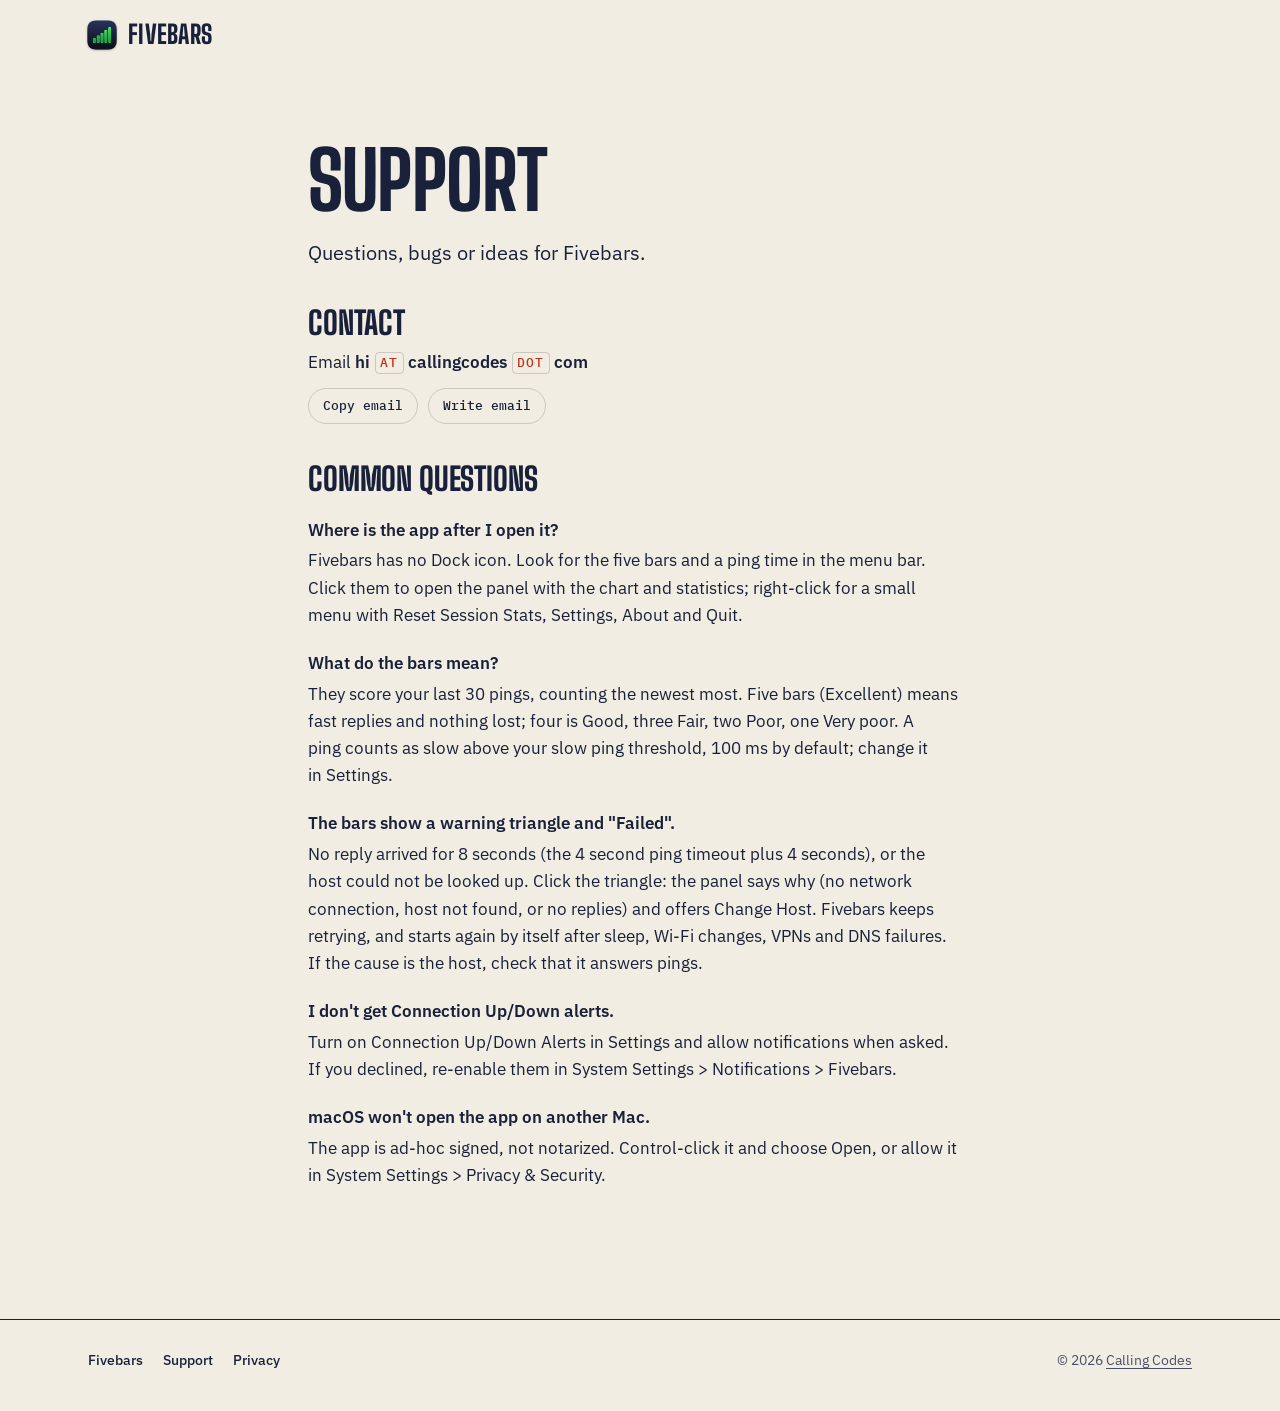
==== site/support.html @ 8a267582 "Fivebars 0.9.0" ====
<!doctype html>
<html lang="en">
<head>
<meta charset="utf-8">
<meta name="viewport" content="width=device-width, initial-scale=1">
<title>Fivebars support: Mac menu bar ping monitor help</title>
<meta name="description" content="Help and contact for Fivebars, the macOS menu bar ping and network monitor: what the bars mean, alerts, and opening the app on another Mac.">
<meta property="og:type" content="website">
<meta property="og:site_name" content="Calling Codes">
<meta property="og:title" content="Fivebars support: Mac menu bar ping monitor help">
<meta property="og:description" content="Help and contact for Fivebars, the macOS menu bar ping and network monitor: what the bars mean, alerts, and opening the app on another Mac.">
<meta property="og:url" content="https://callingcodes.com/fivebars/support">
<meta property="og:image" content="https://callingcodes.com/fivebars/assets/og.png">
<meta property="og:image:width" content="1200">
<meta property="og:image:height" content="630">
<meta name="twitter:card" content="summary_large_image">
<meta name="color-scheme" content="light dark">
<link rel="canonical" href="https://callingcodes.com/fivebars/support">
<link rel="icon" href="assets/icon-64.png" sizes="64x64" type="image/png">
<link rel="icon" href="assets/icon-128.png" sizes="128x128" type="image/png">
<link rel="apple-touch-icon" href="assets/apple-touch-icon.png">
<link rel="preconnect" href="https://fonts.googleapis.com">
<link rel="preconnect" href="https://fonts.gstatic.com" crossorigin>
<link href="https://fonts.googleapis.com/css2?family=Big+Shoulders+Display:wght@700;800&family=IBM+Plex+Mono:wght@400;500&family=IBM+Plex+Sans:wght@400;500;600&display=swap" rel="stylesheet">
<link rel="stylesheet" href="assets/site.css">
<script>try{var t=localStorage.getItem("fivebars-theme");if(t==="light"||t==="dark")document.documentElement.setAttribute("data-theme",t)}catch(e){}</script>
</head>
<body>
<header class="top wrap">
  <a class="wordmark" href="./" aria-label="Fivebars, home">
    <img class="mark" src="assets/icon-64.png" srcset="assets/icon-64.png 1x, assets/icon-128.png 2x" width="36" height="36" alt="">
    <span>Fivebars</span>
  </a>
</header>
<main class="doc wrap">
<h1>Support</h1>
<p class="doc-lede">Questions, bugs or ideas for Fivebars.</p>
<h2>Contact</h2>
<p class="email" data-email data-user="hi" data-domain="callingcodes" data-tld="com">Email <span class="email-text">hi <span class="email-sep">at</span> callingcodes <span class="email-sep">dot</span> com</span></p>
<h2>Common questions</h2>
<h3>Where is the app after I open it?</h3>
<p>Fivebars has no Dock icon. Look for the five bars and a ping time in the menu bar. Click them to open the panel with the chart and statistics; right-click for a small menu with Reset Session Stats, Settings, About and Quit.</p>
<h3>What do the bars mean?</h3>
<p>They score your last 30 pings, counting the newest most. Five bars (Excellent) means fast replies and nothing lost; four is Good, three Fair, two Poor, one Very poor. A ping counts as slow above your slow ping threshold, 100&nbsp;ms by default; change it in Settings.</p>
<h3>The bars show a warning triangle and "Failed".</h3>
<p>No reply arrived for 8 seconds (the 4 second ping timeout plus 4 seconds), or the host could not be looked up. Click the triangle: the panel says why (no network connection, host not found, or no replies) and offers Change Host. Fivebars keeps retrying, and starts again by itself after sleep, Wi-Fi changes, VPNs and DNS failures. If the cause is the host, check that it answers pings.</p>
<h3>I don't get Connection Up/Down alerts.</h3>
<p>Turn on Connection Up/Down Alerts in Settings and allow notifications when asked. If you declined, re-enable them in System Settings &gt; Notifications &gt; Fivebars.</p>
<h3>macOS won't open the app on another Mac.</h3>
<p>The app is ad-hoc signed, not notarized. Control-click it and choose Open, or allow it in System Settings &gt; Privacy &amp; Security.</p>
</main>
<footer class="foot">
  <div class="wrap foot-row">
    <nav class="foot-links" aria-label="Footer"><a href="./">Fivebars</a><a href="support">Support</a><a href="privacy">Privacy</a></nav>
    <p>&copy; 2026 <a href="/">Calling Codes</a></p>
  </div>
</footer>
<script src="assets/email.js" defer></script>
</body>
</html>
---- site/assets/site.css ----
/* Two inks on card stock for the page; one piece of studio hardware in the middle of it. */

:root {
  --paper: #f2ede2;
  --paper-2: #e8e1d2;
  --ink: #18203a;
  --ink-2: #4a5169;
  --rule: rgba(24, 32, 58, 0.18);
  --signal: #c2331c;
  --signal-ink: #fff8f2;
  --bar-off: rgba(24, 32, 58, 0.14);
  --code-bg: #18203a;
  --code-fg: #ece6d8;
  --code-dim: #9ea6c2;
  --shadow: 0 1px 2px rgba(24, 32, 58, 0.12), 0 24px 48px -16px rgba(24, 32, 58, 0.35);
  --display: "Big Shoulders Display", "Arial Narrow", sans-serif;
  --sans: "IBM Plex Sans", system-ui, sans-serif;
  --mono: "IBM Plex Mono", ui-monospace, monospace;
  --gutter: clamp(16px, 4vw, 48px);
  color-scheme: light;
}

@media (prefers-color-scheme: dark) {
  :root:not([data-theme="light"]) {
    --paper: #10131c;
    --paper-2: #181c28;
    --ink: #ece6d8;
    --ink-2: #a9adbd;
    --rule: rgba(236, 230, 216, 0.16);
    --signal: #ff6b4f;
    --signal-ink: #1a0d08;
    --bar-off: rgba(236, 230, 216, 0.14);
    --code-bg: #080a10;
    --code-fg: #ece6d8;
    --code-dim: #8a90a6;
    --shadow: 0 0 0 1px rgba(236, 230, 216, 0.1), 0 1px 2px rgba(0, 0, 0, 0.4), 0 24px 48px -16px rgba(0, 0, 0, 0.7);
    color-scheme: dark;
  }
}

:root[data-theme="dark"] {
  --paper: #10131c;
  --paper-2: #181c28;
  --ink: #ece6d8;
  --ink-2: #a9adbd;
  --rule: rgba(236, 230, 216, 0.16);
  --signal: #ff6b4f;
  --signal-ink: #1a0d08;
  --bar-off: rgba(236, 230, 216, 0.14);
  --code-bg: #080a10;
  --code-fg: #ece6d8;
  --code-dim: #8a90a6;
  --shadow: 0 0 0 1px rgba(236, 230, 216, 0.1), 0 1px 2px rgba(0, 0, 0, 0.4), 0 24px 48px -16px rgba(0, 0, 0, 0.7);
  color-scheme: dark;
}

*, *::before, *::after { box-sizing: border-box; }

html { scroll-behavior: smooth; -webkit-text-size-adjust: 100%; }
@media (prefers-reduced-motion: reduce) { html { scroll-behavior: auto; } }

body {
  margin: 0;
  background: var(--paper);
  color: var(--ink);
  font: 400 1.0625rem/1.6 var(--sans);
  -webkit-font-smoothing: antialiased;
}

::selection { background: var(--signal); color: var(--signal-ink); }
:focus-visible { outline: 2px solid var(--signal); outline-offset: 3px; border-radius: 4px; }

img { display: block; max-width: 100%; height: auto; }
a { color: inherit; text-underline-offset: 0.2em; text-decoration-thickness: 1px; }
a:hover { color: var(--signal); }
code { font-family: var(--mono); font-size: 0.9em; }
p { margin: 0 0 1em; }
h1, h2, h3 { margin: 0; text-wrap: balance; }
p, li, figcaption { text-wrap: pretty; }

.wrap { width: 100%; max-width: 1200px; margin: 0 auto; padding: 0 var(--gutter); }

.skip { position: absolute; left: -9999px; top: 0; }
.skip:focus { left: 16px; top: 16px; z-index: 10; background: var(--ink); color: var(--paper); padding: 8px 12px; }

/* Header */
.top { display: flex; align-items: center; justify-content: space-between; gap: 16px; padding-top: 22px; padding-bottom: 22px; }
.wordmark { display: inline-flex; align-items: center; gap: 10px; text-decoration: none; font: 800 1.6rem/1 var(--display); letter-spacing: 0.01em; text-transform: uppercase; }
.wordmark .mark { width: 28px; height: 22px; fill: currentColor; }
.wordmark:hover { color: inherit; }
.wordmark:hover .mark rect:last-child { fill: var(--signal); }
.wordmark.small { font-size: 1.25rem; }
.wordmark.small .mark { width: 22px; height: 18px; }
/* The app icon carries ~10% transparent margin (macOS icon grid); pull it out so the squircle sits on the gutter and the header keeps its height. */
.wordmark img.mark { width: 36px; height: 36px; margin: -6px -2px -6px -4px; }

.nav { display: flex; align-items: center; gap: clamp(14px, 3vw, 32px); font-size: 0.95rem; font-weight: 500; }
.nav a { text-decoration: none; }
.nav a:hover { text-decoration: underline; }
.theme { appearance: none; border: 1px solid var(--rule); background: transparent; color: var(--ink); width: 36px; height: 36px; border-radius: 50%; display: grid; place-items: center; cursor: pointer; padding: 0; }
.theme:hover { border-color: var(--ink); }
.theme svg { width: 18px; height: 18px; fill: none; stroke: currentColor; stroke-width: 1.5; }
.theme .fill { fill: currentColor; stroke: none; }

/* Hero */
.hero { display: grid; grid-template-columns: minmax(0, 1fr) minmax(0, 1fr); gap: clamp(32px, 5vw, 72px); align-items: center; padding-top: clamp(24px, 5vw, 64px); padding-bottom: clamp(56px, 8vw, 112px); }
.app-icon { display: block; width: 112px; height: auto; margin: 0 0 18px -11px; }
h1 { font: 800 clamp(3.4rem, 8.6vw, 6rem)/0.92 var(--display); text-transform: uppercase; letter-spacing: -0.01em; margin-bottom: 28px; }
.lede { font-size: clamp(1.125rem, 1.6vw, 1.3rem); line-height: 1.5; max-width: 34ch; margin-bottom: 14px; }
.lineage { color: var(--ink-2); max-width: 44ch; margin-bottom: 32px; }

.ctas { display: flex; flex-wrap: wrap; gap: 12px; margin-bottom: 28px; }
.btn { display: inline-flex; align-items: center; gap: 8px; min-height: 48px; padding: 0 22px; border-radius: 999px; font-weight: 600; font-size: 1rem; text-decoration: none; border: 1.5px solid var(--ink); transition: background-color 160ms ease-out, color 160ms ease-out, transform 160ms ease-out; }
.btn.primary { background: var(--ink); color: var(--paper); }
.btn.primary:hover { background: var(--signal); border-color: var(--signal); color: var(--signal-ink); }
.btn.primary:active { transform: translateY(1px); }
.btn.ghost { color: var(--ink-2); border-color: var(--rule); border-style: dashed; cursor: not-allowed; }
.btn.ghost em { font-style: normal; font-family: var(--mono); font-size: 0.75rem; font-weight: 500; text-transform: uppercase; letter-spacing: 0.06em; color: var(--signal); }

.specs { display: flex; flex-wrap: wrap; gap: 8px 20px; list-style: none; margin: 0; padding: 0; font-size: 0.9rem; color: var(--ink-2); }
.specs li { display: inline-flex; align-items: center; gap: 8px; }
.specs li::before { content: ""; width: 6px; height: 6px; border-radius: 1px; background: var(--signal); }

/* Stage: menu bar strip with the real popover hanging from it */
/* One anchor: the stage centre. The pill sits in the middle grid column and the popover is centred, so the arrow (left: 50%) lands under the pill's middle at any width and for any item width (52ms or Failed). */
.stage { margin: 0; position: relative; display: flex; flex-direction: column; align-items: center; }
.menubar { width: 100%; height: 34px; border-radius: 10px 10px 0 0; background: linear-gradient(#5f7394, #5d6e8d); display: grid; grid-template-columns: minmax(0, 1fr) auto minmax(0, 1fr); align-items: center; }
.tempo { justify-self: end; width: 7px; height: 7px; border-radius: 50%; background: #ff6b4f; margin-right: 14px; opacity: 0.9; }
.pill { display: inline-flex; align-items: center; height: 26px; padding: 0 6px; border-radius: 8px; background: rgba(255, 255, 255, 0.16); }
.pill img { width: auto; height: 20px; }
.popover { position: relative; width: min(100%, 400px); margin-top: 12px; border-radius: 14px; box-shadow: var(--shadow); background: #646464; }
.popover::before { content: ""; position: absolute; top: -7px; left: 50%; margin-left: -7px; width: 14px; height: 14px; background: #646464; transform: rotate(45deg); border-radius: 2px; }
.popover img { position: relative; border-radius: 14px; }
.stage figcaption { align-self: stretch; margin-top: 18px; font: 400 0.8rem/1.4 var(--mono); color: var(--ink-2); text-align: right; }

/* Report strip */
.report { border-top: 1.5px solid var(--ink); border-bottom: 1.5px solid var(--ink); }
.report-row { display: grid; grid-template-columns: repeat(6, minmax(0, 1fr)); margin: 0 auto; }
.report-row div { padding: 18px 16px; border-left: 1px solid var(--rule); }
.report-row div:first-child { border-left: 0; padding-left: 0; }
.report dt { font: 500 0.72rem/1 var(--mono); letter-spacing: 0.08em; text-transform: uppercase; color: var(--ink-2); margin-bottom: 8px; }
.report dd { margin: 0; font: 800 clamp(1.5rem, 2.6vw, 2.1rem)/1 var(--display); font-variant-numeric: tabular-nums; }

/* Section headings */
h2 { font: 800 clamp(2.4rem, 5vw, 3.75rem)/0.98 var(--display); text-transform: uppercase; letter-spacing: -0.005em; }
h3 { font-size: 1.05rem; font-weight: 600; line-height: 1.3; }

/* What the bars mean: the menu bar glyph, larger, with the app's own words */
.ladder-section { display: grid; grid-template-columns: minmax(0, 0.9fr) minmax(0, 1.1fr); gap: clamp(28px, 4vw, 48px) clamp(32px, 6vw, 96px); align-items: start; padding-top: clamp(72px, 10vw, 136px); }
.ladder-intro h2 { margin-bottom: 20px; }
.ladder-intro p { color: var(--ink-2); max-width: 46ch; margin: 0; }
.ladder { list-style: none; margin: 0; padding: 0; border-top: 1.5px solid var(--ink); }
.ladder li { display: grid; grid-template-columns: 52px minmax(7.5rem, auto) minmax(0, 1fr); align-items: center; gap: 4px 20px; padding: 14px 0; border-bottom: 1px solid var(--rule); }
.ladder strong { font: 800 1.45rem/1 var(--display); text-transform: uppercase; letter-spacing: 0.02em; }
.ladder li > span:last-child { color: var(--ink-2); font-size: 0.97rem; line-height: 1.4; }
.glyph { display: inline-flex; align-items: flex-end; gap: 3px; height: 28px; }
.glyph i { width: 7px; border-radius: 1.5px; background: var(--bar-off); transform-origin: bottom; transition: background-color 200ms ease-out, transform 260ms cubic-bezier(0.16, 1, 0.3, 1); }
.glyph i:nth-child(1) { height: 6px; } .glyph i:nth-child(2) { height: 11.5px; } .glyph i:nth-child(3) { height: 17px; } .glyph i:nth-child(4) { height: 22.5px; } .glyph i:nth-child(5) { height: 28px; }
.ladder li[data-bars="5"] i, .ladder li[data-bars="4"] i:nth-child(-n+4), .ladder li[data-bars="3"] i:nth-child(-n+3), .ladder li[data-bars="2"] i:nth-child(-n+2), .ladder li[data-bars="1"] i:nth-child(1) { background: var(--ink); }
.ladder li:hover i { transform: scaleY(1.08); }
.ladder li:hover i:nth-child(2) { transition-delay: 30ms; } .ladder li:hover i:nth-child(3) { transition-delay: 60ms; } .ladder li:hover i:nth-child(4) { transition-delay: 90ms; } .ladder li:hover i:nth-child(5) { transition-delay: 120ms; }
.glyph svg { width: 30px; height: 27px; }
.glyph svg path { fill: none; stroke: var(--signal); stroke-width: 1.6; stroke-linejoin: round; stroke-linecap: round; }
.ladder li.down strong { color: var(--signal); }

/* Hover readout on the hero menu bar item, worded like the app's tooltip */
.pill { position: relative; cursor: default; }
.pill:focus-visible { outline-color: #fff; }
.tip { position: absolute; top: calc(100% + 8px); left: 50%; z-index: 3; width: max-content; padding: 6px 9px; border-radius: 6px; background: #ececec; color: #1d1d1f; font: 400 0.75rem/1.35 var(--sans); white-space: pre-line; box-shadow: 0 0 0 0.5px rgba(0, 0, 0, 0.25), 0 4px 12px rgba(0, 0, 0, 0.25); opacity: 0; visibility: hidden; transform: translate(-50%, -2px); transition: opacity 140ms ease-out, transform 140ms ease-out, visibility 0s 140ms; pointer-events: none; }
.pill:hover .tip, .pill:focus-visible .tip { opacity: 1; visibility: visible; transform: translate(-50%, 0); transition-delay: 400ms, 400ms, 0s; }
.pill:focus-visible .tip { transition-delay: 0s; }

/* When the visitor's own connection drops: the app's words, in the page */
.signal-toast { position: fixed; left: 50%; bottom: 16px; z-index: 30; display: inline-flex; align-items: center; gap: 10px; width: max-content; max-width: min(720px, calc(100vw - 32px)); padding: 10px 16px 10px 12px; border-radius: 12px; background: var(--ink); color: var(--paper); font: 500 0.92rem/1.35 var(--sans); box-shadow: 0 2px 4px rgba(0, 0, 0, 0.25), 0 16px 32px -12px rgba(0, 0, 0, 0.45); transform: translate(-50%, 0); }
.signal-toast[hidden] { display: none; }
.signal-toast svg { width: 18px; height: 16px; flex: none; fill: none; stroke: currentColor; stroke-width: 1.6; stroke-linejoin: round; stroke-linecap: round; }
.signal-toast[data-state="down"] svg { stroke: var(--signal); }
.signal-toast .bars-ok { display: none; }
.signal-toast[data-state="up"] .bars-ok { display: inline; fill: #3fb562; stroke: none; }
.signal-toast[data-state="up"] .tri { display: none; }
.top.offline .mark rect { fill: var(--bar-off); }
.top.offline .mark rect:first-child { fill: var(--signal); }
@media (prefers-reduced-motion: no-preference) {
  .signal-toast { animation: toast-in 420ms cubic-bezier(0.16, 1, 0.3, 1) both; }
}
@keyframes toast-in { from { transform: translate(-50%, 12px); opacity: 0; } to { transform: translate(-50%, 0); opacity: 1; } }

/* Sequencer section */
.seq-section { display: grid; grid-template-columns: minmax(0, 1fr) minmax(0, 1fr); gap: clamp(28px, 4vw, 48px) clamp(32px, 6vw, 96px); padding-top: clamp(72px, 10vw, 136px); padding-bottom: clamp(72px, 10vw, 136px); }
.seq-intro { grid-column: 1 / -1; display: grid; grid-template-columns: minmax(0, 1fr) minmax(0, 1fr); gap: 16px clamp(32px, 6vw, 96px); align-items: end; }
.seq-intro p { color: var(--ink-2); max-width: 52ch; margin: 0; }

.machine { grid-column: 1 / -1; --chassis: #171b27; --chassis-2: #222838; --label: #c9ccd8; --k-fast: #efe7d3; --k-slow: #f2c230; --k-crawl: #ee7f22; --k-lost: #db3b26; background: linear-gradient(180deg, var(--chassis-2), var(--chassis) 120px); color: var(--label); border-radius: 22px; padding: clamp(18px, 3vw, 32px); box-shadow: inset 0 1px 0 rgba(255, 255, 255, 0.08), 0 2px 4px rgba(10, 12, 20, 0.25), 0 30px 60px -24px rgba(10, 12, 20, 0.55); }
:root[data-theme="dark"] .machine { box-shadow: inset 0 1px 0 rgba(255, 255, 255, 0.08), 0 0 0 1px rgba(236, 230, 216, 0.1), 0 30px 60px -24px rgba(0, 0, 0, 0.8); }
@media (prefers-color-scheme: dark) { :root:not([data-theme="light"]) .machine { box-shadow: inset 0 1px 0 rgba(255, 255, 255, 0.08), 0 0 0 1px rgba(236, 230, 216, 0.1), 0 30px 60px -24px rgba(0, 0, 0, 0.8); } }
.machine ::selection { background: var(--k-slow); color: #171b27; }
.machine-top { display: flex; flex-wrap: wrap; align-items: center; justify-content: space-between; gap: 16px 24px; margin-bottom: clamp(18px, 2.5vw, 28px); }
.machine-title { margin: 0; font: 800 1.5rem/1 var(--display); text-transform: uppercase; letter-spacing: 0.04em; color: #f1ece0; }
.machine-title .model { color: var(--k-crawl); margin-left: 6px; }
.lcd { display: flex; align-items: center; gap: 16px; background: #0d1712; border-radius: 10px; padding: 12px 18px; box-shadow: inset 0 2px 6px rgba(0, 0, 0, 0.6); color: #9df2b8; min-width: min(100%, 340px); }
.lcd[data-level="low"] { color: #ffb199; }
.lcd-bars { width: 46px; height: auto; flex: none; }
.lcd-bars rect { fill: currentColor; opacity: 0.18; transition: opacity 160ms ease-out; }
.lcd-bars rect.on { opacity: 1; }
.lcd-word { margin: 0 0 2px; font: 800 1.6rem/1 var(--display); text-transform: uppercase; letter-spacing: 0.03em; }
.lcd-nums { margin: 0; font: 400 0.8rem/1.3 var(--mono); font-variant-numeric: tabular-nums; opacity: 0.85; }

.pads-wrap { background: rgba(0, 0, 0, 0.22); border-radius: 14px; padding: clamp(10px, 1.6vw, 16px); }
.pads { display: grid; grid-template-columns: repeat(6, minmax(0, 1fr)); gap: 14px clamp(8px, 1.2vw, 16px); }
.bar { display: grid; grid-template-columns: repeat(5, minmax(0, 1fr)); gap: clamp(3px, 0.4vw, 5px); padding-top: 20px; border-top: 1px solid rgba(201, 204, 216, 0.24); position: relative; }
.bar-label { position: absolute; top: 6px; left: 0; display: inline-flex; align-items: center; gap: 6px; font: 500 0.62rem/1 var(--mono); letter-spacing: 0.08em; text-transform: uppercase; opacity: 0.75; }
.bar-label::before { content: ""; width: 5px; height: 5px; border-radius: 50%; background: var(--k-crawl); }
.pad { appearance: none; border: 0; padding: 0; height: clamp(44px, 5vw, 64px); border-radius: 6px; cursor: pointer; position: relative; background: var(--k-fast); box-shadow: inset 0 -5px 0 rgba(0, 0, 0, 0.16), inset 0 1px 0 rgba(255, 255, 255, 0.5), 0 2px 3px rgba(0, 0, 0, 0.45); transition: transform 120ms ease-out, filter 120ms ease-out, background-color 160ms ease-out; }
.pad[data-tier="slow"] { background: var(--k-slow); }
.pad[data-tier="crawl"] { background: var(--k-crawl); }
.pad[data-tier="lost"] { background: var(--k-lost); }
.pad-rtt { position: absolute; top: 6px; left: 0; right: 0; text-align: center; font: 500 0.6rem/1 var(--mono); font-variant-numeric: tabular-nums; letter-spacing: 0.02em; color: rgba(23, 27, 39, 0.68); pointer-events: none; }
.pad[data-tier="lost"] .pad-rtt { color: rgba(255, 248, 242, 0.85); }
.pad:hover { filter: brightness(1.08); }
.pad:active { transform: translateY(1px); }
.pad.bar-start { box-shadow: inset 0 -5px 0 rgba(0, 0, 0, 0.16), inset 0 2px 0 rgba(255, 255, 255, 0.7), 0 2px 3px rgba(0, 0, 0, 0.45); }
.pad::after { content: ""; position: absolute; left: 50%; bottom: 9px; width: 6px; height: 6px; border-radius: 50%; transform: translateX(-50%); background: rgba(0, 0, 0, 0.18); }
.pad.playing { transform: translateY(2px); filter: brightness(1.15); }
.pad.playing::after { background: #fff; box-shadow: 0 0 6px 2px rgba(255, 255, 255, 0.75); }
.pad:focus-visible { outline: 2px solid #fff; outline-offset: 2px; }
.pads-axis { display: flex; justify-content: space-between; margin-top: 10px; font: 500 0.7rem/1 var(--mono); letter-spacing: 0.08em; text-transform: uppercase; opacity: 0.75; }

.controls { display: flex; flex-wrap: wrap; align-items: center; justify-content: space-between; gap: 16px 24px; margin-top: clamp(18px, 2.5vw, 26px); }
.patterns { display: flex; flex-wrap: wrap; gap: 8px; }
.key-btn { appearance: none; border: 1px solid rgba(201, 204, 216, 0.28); background: transparent; color: var(--label); font: 500 0.85rem/1 var(--sans); padding: 10px 14px; border-radius: 999px; cursor: pointer; transition: background-color 140ms ease-out, color 140ms ease-out, border-color 140ms ease-out; }
.key-btn:hover { border-color: var(--label); color: #fff; }
.key-btn[aria-pressed="true"] { background: var(--k-fast); border-color: var(--k-fast); color: #171b27; }
.key-btn:focus-visible, .play:focus-visible { outline: 2px solid #fff; outline-offset: 2px; }
.transport { display: flex; flex-wrap: wrap; align-items: center; gap: 16px 22px; }
.knob { display: grid; gap: 4px; font: 500 0.75rem/1 var(--mono); letter-spacing: 0.06em; text-transform: uppercase; min-width: 180px; }
.knob span { display: flex; justify-content: space-between; gap: 10px; }
.knob output { color: #f1ece0; font-variant-numeric: tabular-nums; }
.play { appearance: none; display: inline-flex; align-items: center; gap: 10px; min-height: 44px; padding: 0 20px 0 16px; border: 0; border-radius: 999px; background: var(--k-lost); color: #fff; font: 600 0.95rem/1 var(--sans); cursor: pointer; box-shadow: inset 0 -3px 0 rgba(0, 0, 0, 0.2), 0 2px 4px rgba(0, 0, 0, 0.4); transition: filter 140ms ease-out; }
.play:hover { filter: brightness(1.1); }
.play:disabled { opacity: 0.5; cursor: not-allowed; }
.play svg { width: 14px; height: 14px; fill: currentColor; }
.play .i-stop, .play[aria-pressed="true"] .i-play { display: none; }
.play[aria-pressed="true"] .i-stop { display: inline; }
.legend { display: flex; flex-wrap: wrap; gap: 8px 20px; margin: 18px 0 0; font: 400 0.78rem/1.2 var(--mono); opacity: 0.85; }
.legend span { display: inline-flex; align-items: center; gap: 8px; }
.legend .k { width: 12px; height: 12px; border-radius: 3px; display: inline-block; }
.k.fast { background: var(--k-fast); } .k.slow { background: var(--k-slow); } .k.crawl { background: var(--k-crawl); } .k.lost { background: var(--k-lost); }

.machine input[type="range"]::-webkit-slider-runnable-track { background: rgba(201, 204, 216, 0.25); }
.machine input[type="range"]::-moz-range-track { background: rgba(201, 204, 216, 0.25); }
.machine input[type="range"]::-webkit-slider-thumb { background: var(--k-fast); border-color: #0d1117; }
.machine input[type="range"]::-moz-range-thumb { background: var(--k-fast); border-color: #0d1117; }

.seq-rules { grid-column: 1 / -1; display: grid; grid-template-columns: minmax(0, 1fr) minmax(0, 1fr); gap: 0 clamp(32px, 6vw, 96px); }
.seq-rules h3 { grid-column: 1 / -1; margin-bottom: 12px; }
.seq-rules .rules { grid-column: 1 / -1; display: grid; grid-template-columns: minmax(0, 1fr) minmax(0, 1fr); column-gap: clamp(32px, 6vw, 96px); }
.rules { list-style: none; margin: 0; padding: 0; counter-reset: r; }
.rules li { counter-increment: r; position: relative; padding: 16px 0 16px 2.25rem; border-top: 1px solid var(--rule); max-width: 60ch; }
.rules li::before { content: counter(r); position: absolute; left: 0; top: 16px; font: 800 1.4rem/1.1 var(--display); color: var(--signal); }
.rules strong { font-weight: 600; }
.formula { margin: 8px 0; padding-top: 16px; border-top: 1px solid var(--rule); font-size: 0.85rem; overflow-wrap: anywhere; }
.note { font-size: 0.9rem; color: var(--ink-2); margin: 8px 0 0; padding-top: 16px; border-top: 1px solid var(--rule); }

input[type="range"] { width: 100%; height: 28px; margin: 0; background: transparent; appearance: none; -webkit-appearance: none; cursor: pointer; }
input[type="range"]::-webkit-slider-runnable-track { height: 4px; border-radius: 2px; background: var(--rule); }
input[type="range"]::-moz-range-track { height: 4px; border-radius: 2px; background: var(--rule); }
input[type="range"]::-webkit-slider-thumb { -webkit-appearance: none; width: 20px; height: 20px; margin-top: -8px; border-radius: 50%; background: var(--paper); border: 2px solid var(--ink); box-shadow: 0 1px 3px rgba(0, 0, 0, 0.3); }
input[type="range"]::-moz-range-thumb { width: 16px; height: 16px; border-radius: 50%; background: var(--paper); border: 2px solid var(--ink); }
input[type="range"]:focus-visible { outline: none; }
input[type="range"]:focus-visible::-webkit-slider-thumb { box-shadow: 0 0 0 4px rgba(255, 255, 255, 0.35); }
input[type="range"]:focus-visible::-moz-range-thumb { box-shadow: 0 0 0 4px rgba(255, 255, 255, 0.35); }

/* Contrast band */
.contrast { background: var(--ink); color: var(--paper); padding: clamp(72px, 10vw, 128px) 0; }
.contrast-grid { display: grid; grid-template-columns: minmax(0, 0.8fr) minmax(0, 1.2fr); gap: clamp(28px, 6vw, 96px); }
.contrast-text p { font-size: clamp(1.125rem, 1.7vw, 1.35rem); line-height: 1.55; max-width: 46ch; }
.contrast-text p:first-child { opacity: 0.78; }
.contrast-text p:last-child { margin-bottom: 0; }

/* Inside */
.inside { padding-top: clamp(72px, 10vw, 136px); padding-bottom: clamp(56px, 8vw, 96px); }
.inside h2 { margin-bottom: clamp(32px, 4vw, 56px); }
.inside-grid { display: grid; grid-template-columns: repeat(3, minmax(0, 1fr)); gap: clamp(28px, 4vw, 64px); align-items: start; }
.shot { margin: 0; }
.shot img { border-radius: 14px; box-shadow: var(--shadow); background: transparent; max-height: 620px; width: auto; margin: 0 auto 24px; }
.shot-down { position: relative; }
.failed-pill { display: flex; justify-content: center; align-items: center; width: max-content; height: 30px; margin: 0 auto 14px; padding: 0 10px; border-radius: 8px; background: linear-gradient(#5f7394, #5d6e8d); box-shadow: var(--shadow); }
.failed-pill img { width: auto; height: 20px; margin: 0; box-shadow: none; border-radius: 0; background: none; }
.shot figcaption p { color: var(--ink-2); margin: 6px 0 0; max-width: 48ch; }
.aside { font: 400 0.8rem/1.4 var(--mono); color: var(--ink-2); margin: 28px 0 0; }

.features { list-style: none; margin: clamp(56px, 7vw, 96px) 0 0; padding: 0; display: grid; grid-template-columns: repeat(4, minmax(0, 1fr)); border-top: 1.5px solid var(--ink); }
.features li { padding: 22px 22px 0 0; }
.features li + li { padding-left: 22px; border-left: 1px solid var(--rule); }
.features h3 { margin-bottom: 8px; }
.features p { color: var(--ink-2); font-size: 0.97rem; margin: 0; }

/* Footer */
.foot { border-top: 1.5px solid var(--ink); padding: 28px 0 40px; }
.foot-row { display: flex; flex-wrap: wrap; align-items: center; justify-content: space-between; gap: 12px 32px; }
.foot p { margin: 0; color: var(--ink-2); font-size: 0.9rem; }

/* The one authored moment: the hero mark acquires signal, bar by bar. */
@media (prefers-reduced-motion: no-preference) {
  .top .mark rect { animation: acquire 900ms cubic-bezier(0.16, 1, 0.3, 1) both; transform-box: fill-box; transform-origin: bottom; }
  .top .mark rect:nth-child(2) { animation-delay: 90ms; }
  .top .mark rect:nth-child(3) { animation-delay: 180ms; }
  .top .mark rect:nth-child(4) { animation-delay: 270ms; }
  .top .mark rect:nth-child(5) { animation-delay: 360ms; }
  .tempo { animation: beat 1s steps(1, end) infinite; }
  .popover { animation: drop 700ms cubic-bezier(0.16, 1, 0.3, 1) 120ms both; }
}
@keyframes acquire { from { transform: scaleY(0.35); opacity: 0.5; } to { transform: none; opacity: 1; } }
@keyframes beat { 0% { opacity: 1; box-shadow: 0 0 0 3px rgba(255, 107, 79, 0.25); } 18% { opacity: 0.35; box-shadow: none; } }
@keyframes drop { from { transform: translateY(-10px); opacity: 0.6; } to { transform: none; opacity: 1; } }

/* Responsive */
@media (max-width: 960px) {
  .hero { grid-template-columns: 1fr; }
  .stage { max-width: 520px; width: 100%; margin: 0 auto; }
  .report-row { grid-template-columns: repeat(3, minmax(0, 1fr)); }
  .report-row div:nth-child(4) { border-left: 0; padding-left: 0; }
  .report-row div:nth-child(n+4) { border-top: 1px solid var(--rule); }
  .seq-intro { grid-template-columns: 1fr; }
  .ladder-section { grid-template-columns: 1fr; }
  .contrast-grid { grid-template-columns: 1fr; }
  .features { grid-template-columns: repeat(2, minmax(0, 1fr)); }
  .inside-grid { grid-template-columns: repeat(2, minmax(0, 1fr)); }
  .features li:nth-child(3) { padding-left: 0; border-left: 0; }
  .features li:nth-child(n+3) { margin-top: 24px; }
}

@media (max-width: 760px) {
  .pads { grid-template-columns: repeat(2, minmax(0, 1fr)); }
  .pad { height: 48px; }
  .seq-rules, .seq-rules .rules { grid-template-columns: 1fr; }
}

@media (max-width: 600px) {
  .app-icon { width: 80px; margin: 0 0 14px -8px; }
  .nav a { display: none; }
  .popover { width: min(100%, 330px); }
  .report-row { grid-template-columns: repeat(2, minmax(0, 1fr)); }
  .report-row div:nth-child(n) { border-left: 1px solid var(--rule); padding-left: 16px; border-top: 1px solid var(--rule); }
  .report-row div:nth-child(odd) { border-left: 0; padding-left: 0; }
  .report-row div:nth-child(-n+2) { border-top: 0; }
  .inside-grid { grid-template-columns: 1fr; }
  .features { grid-template-columns: 1fr; }
  .features li, .features li + li { padding-left: 0; border-left: 0; }
  .features li + li { margin-top: 0; border-top: 1px solid var(--rule); }
  .features li:nth-child(n+3) { margin-top: 0; }
  .features li { padding-bottom: 20px; }
  .lcd { width: 100%; }
  .ladder li { grid-template-columns: 44px minmax(0, 1fr); }
  .ladder li > span:last-child { grid-column: 2; }
  .transport, .knob { width: 100%; }
  .play { width: 100%; justify-content: center; }
}

/* Footer links */
.foot-links { display: flex; gap: 20px; font-size: 0.9rem; font-weight: 500; }
.foot-links a { text-decoration: none; }
.foot-links a:hover { text-decoration: underline; }

/* Floating stop, shown only while music plays and the machine is off screen */
.stop-chip { position: fixed; right: 16px; bottom: 16px; z-index: 20; display: inline-flex; align-items: center; gap: 8px; min-height: 44px; padding: 0 18px 0 14px; border: 0; border-radius: 999px; background: #db3b26; color: #fff; font: 600 0.95rem/1 var(--sans); cursor: pointer; box-shadow: 0 2px 4px rgba(0, 0, 0, 0.3), 0 12px 24px -8px rgba(0, 0, 0, 0.45); }
.stop-chip[hidden] { display: none; }
.stop-chip svg { width: 12px; height: 12px; fill: currentColor; }
.stop-chip:focus-visible { outline: 2px solid var(--ink); outline-offset: 3px; }

@media (prefers-reduced-motion: reduce) {
  .glyph i, .tip { transition: none; }
  .ladder li:hover i { transform: none; }
  .pad, .pad.playing { transition: none; transform: none; }
  .pad.playing::after { box-shadow: none; }
}

/* Privacy and support pages */
.doc { max-width: 760px; padding-top: clamp(32px, 6vw, 72px); padding-bottom: clamp(64px, 9vw, 112px); }
.doc h1 { font: 800 clamp(3rem, 8vw, 5rem)/0.95 var(--display); text-transform: uppercase; margin-bottom: 20px; }
.doc h2 { font-size: clamp(1.6rem, 3vw, 2rem); margin: 40px 0 10px; }
.doc h3 { margin: 24px 0 6px; }
.doc p { max-width: 65ch; }
.doc-lede { font-size: 1.25rem; line-height: 1.5; }
.doc-meta { color: var(--ink-2); font-size: 0.9rem; margin-top: 40px; }
.email-text { white-space: nowrap; font-weight: 600; }
.email-sep { display: inline-block; margin: 0 0.05em; padding: 0 0.35em; border: 1px solid var(--rule); border-radius: 4px; color: var(--signal); font: 500 0.78em/1.5 var(--mono); text-transform: uppercase; letter-spacing: 0.06em; vertical-align: 0.08em; }
.email-actions { display: flex; flex-wrap: wrap; align-items: center; gap: 8px 10px; margin-top: 12px; }
.email-btn { appearance: none; display: inline-flex; align-items: center; min-height: 36px; padding: 0 14px; border: 1px solid var(--rule); border-radius: 999px; background: transparent; color: var(--ink); font: 500 0.8rem/1 var(--mono); cursor: pointer; transition: border-color 140ms ease-out, color 140ms ease-out; }
.email-btn:hover { border-color: var(--ink); }
.email-btn[data-done] { color: var(--signal); border-color: var(--signal); }
.email-status { font: 500 0.8rem/1.4 var(--mono); color: var(--signal); }
@media (prefers-reduced-motion: reduce) { .email-btn { transition: none; } }
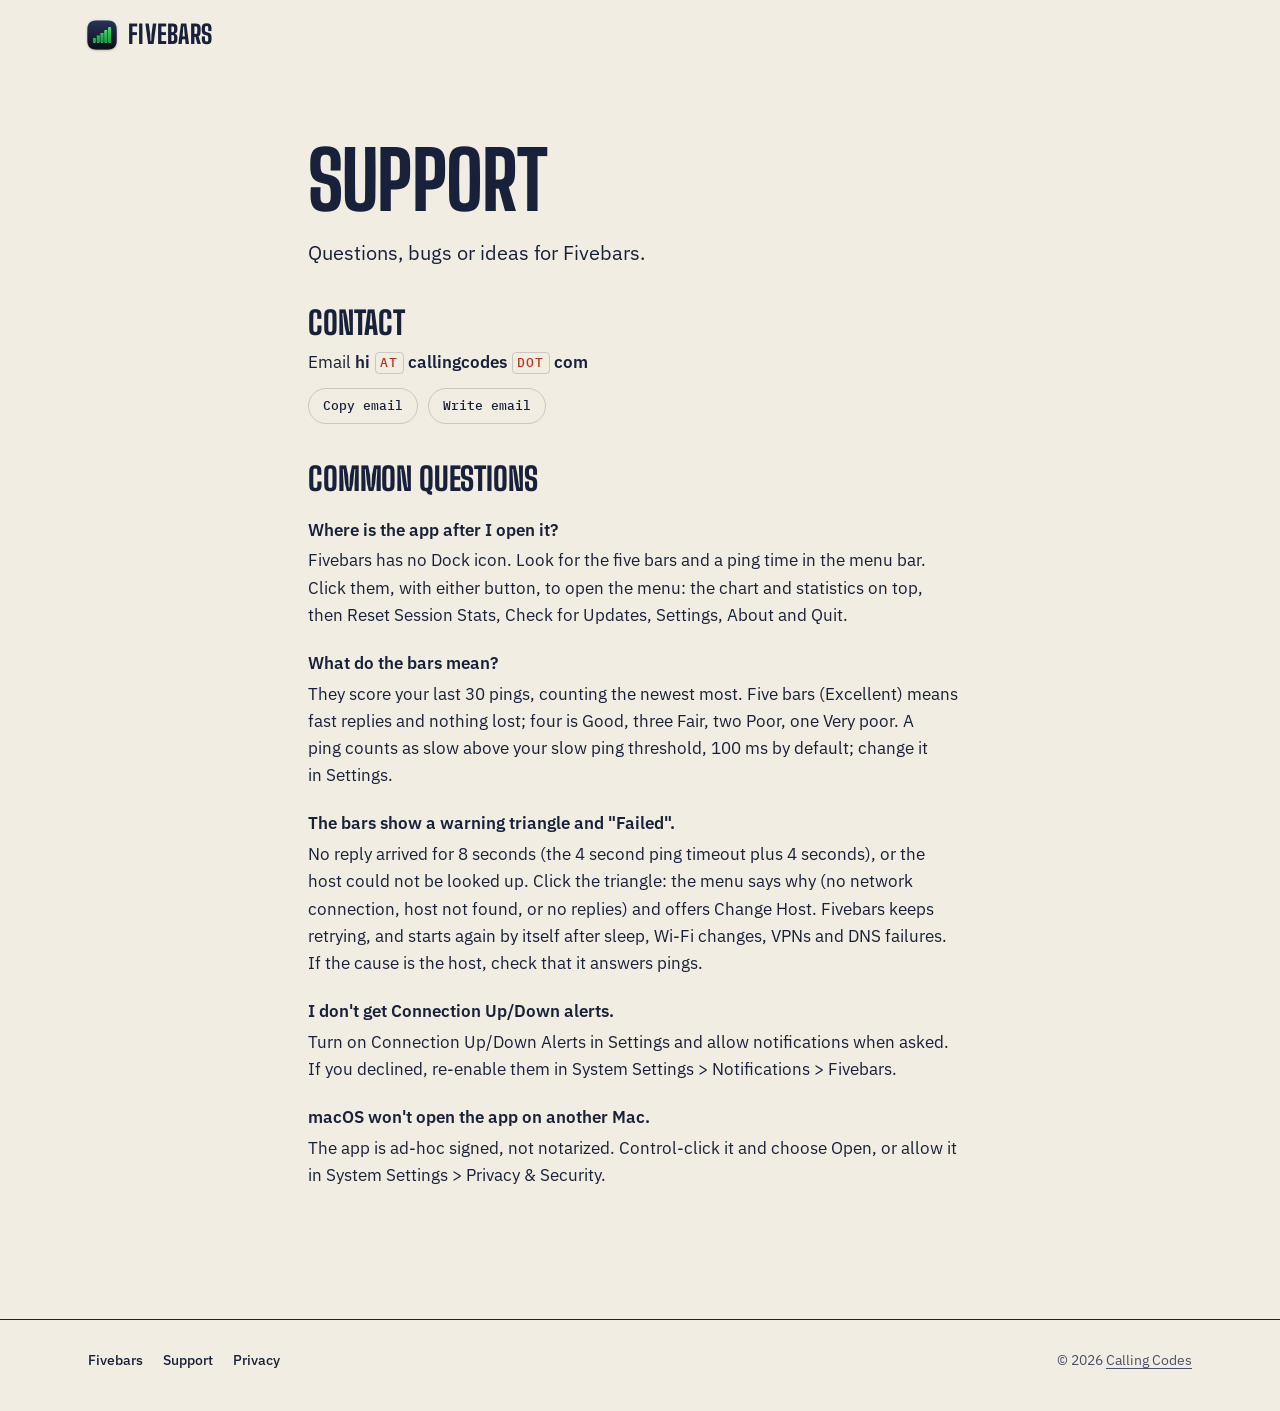
==== commit 8a2c1539: "Refresh the site and README for 1.1.0" ====
--- a/site/support.html
+++ b/site/support.html
@@ -39,11 +39,11 @@
 <p class="email" data-email data-user="hi" data-domain="callingcodes" data-tld="com">Email <span class="email-text">hi <span class="email-sep">at</span> callingcodes <span class="email-sep">dot</span> com</span></p>
 <h2>Common questions</h2>
 <h3>Where is the app after I open it?</h3>
-<p>Fivebars has no Dock icon. Look for the five bars and a ping time in the menu bar. Click them to open the panel with the chart and statistics; right-click for a small menu with Reset Session Stats, Settings, About and Quit.</p>
+<p>Fivebars has no Dock icon. Look for the five bars and a ping time in the menu bar. Click them, with either button, to&nbsp;open the menu: the chart and statistics on&nbsp;top, then Reset Session Stats, Check for Updates, Settings, About and&nbsp;Quit.</p>
 <h3>What do the bars mean?</h3>
 <p>They score your last 30 pings, counting the newest most. Five bars (Excellent) means fast replies and nothing lost; four is Good, three Fair, two Poor, one Very poor. A ping counts as slow above your slow ping threshold, 100&nbsp;ms by default; change it in Settings.</p>
 <h3>The bars show a warning triangle and "Failed".</h3>
-<p>No reply arrived for 8 seconds (the 4 second ping timeout plus 4 seconds), or the host could not be looked up. Click the triangle: the panel says why (no network connection, host not found, or no replies) and offers Change Host. Fivebars keeps retrying, and starts again by itself after sleep, Wi-Fi changes, VPNs and DNS failures. If the cause is the host, check that it answers pings.</p>
+<p>No reply arrived for 8 seconds (the 4 second ping timeout plus 4 seconds), or the host could not be looked up. Click the triangle: the menu says why (no network connection, host not found, or no replies) and offers Change Host. Fivebars keeps retrying, and starts again by itself after sleep, Wi-Fi changes, VPNs and DNS failures. If the cause is the host, check that it answers pings.</p>
 <h3>I don't get Connection Up/Down alerts.</h3>
 <p>Turn on Connection Up/Down Alerts in Settings and allow notifications when asked. If you declined, re-enable them in System Settings &gt; Notifications &gt; Fivebars.</p>
 <h3>macOS won't open the app on another Mac.</h3>
--- a/site/assets/site.css
+++ b/site/assets/site.css
@@ -114,23 +114,20 @@
 .btn.primary { background: var(--ink); color: var(--paper); }
 .btn.primary:hover { background: var(--signal); border-color: var(--signal); color: var(--signal-ink); }
 .btn.primary:active { transform: translateY(1px); }
-.btn.ghost { color: var(--ink-2); border-color: var(--rule); border-style: dashed; cursor: not-allowed; }
-.btn.ghost em { font-style: normal; font-family: var(--mono); font-size: 0.75rem; font-weight: 500; text-transform: uppercase; letter-spacing: 0.06em; color: var(--signal); }
 
 .specs { display: flex; flex-wrap: wrap; gap: 8px 20px; list-style: none; margin: 0; padding: 0; font-size: 0.9rem; color: var(--ink-2); }
 .specs li { display: inline-flex; align-items: center; gap: 8px; }
 .specs li::before { content: ""; width: 6px; height: 6px; border-radius: 1px; background: var(--signal); }
 
-/* Stage: menu bar strip with the real popover hanging from it */
-/* One anchor: the stage centre. The pill sits in the middle grid column and the popover is centred, so the arrow (left: 50%) lands under the pill's middle at any width and for any item width (52ms or Failed). */
-.stage { margin: 0; position: relative; display: flex; flex-direction: column; align-items: center; }
-.menubar { width: 100%; height: 34px; border-radius: 10px 10px 0 0; background: linear-gradient(#5f7394, #5d6e8d); display: grid; grid-template-columns: minmax(0, 1fr) auto minmax(0, 1fr); align-items: center; }
+/* Stage: menu bar strip with the real menu hanging from it */
+/* The menu column is centred and as wide as the menu. Like the real one, the menu drops just below the bar with no arrow, its left edge a hair left of the item (the pill sits 4px in). */
+.stage { --menu-w: min(100%, 400px); margin: 0; position: relative; display: flex; flex-direction: column; align-items: center; }
+.menubar { width: 100%; height: 34px; border-radius: 10px 10px 0 0; background: linear-gradient(#5f7394, #5d6e8d); display: grid; grid-template-columns: minmax(0, 1fr) var(--menu-w) minmax(0, 1fr); align-items: center; }
 .tempo { justify-self: end; width: 7px; height: 7px; border-radius: 50%; background: #ff6b4f; margin-right: 14px; opacity: 0.9; }
-.pill { display: inline-flex; align-items: center; height: 26px; padding: 0 6px; border-radius: 8px; background: rgba(255, 255, 255, 0.16); }
+.pill { justify-self: start; margin-left: 4px; display: inline-flex; align-items: center; height: 26px; padding: 0 6px; border-radius: 8px; background: rgba(255, 255, 255, 0.16); }
 .pill img { width: auto; height: 20px; }
-.popover { position: relative; width: min(100%, 400px); margin-top: 12px; border-radius: 14px; box-shadow: var(--shadow); background: #646464; }
-.popover::before { content: ""; position: absolute; top: -7px; left: 50%; margin-left: -7px; width: 14px; height: 14px; background: #646464; transform: rotate(45deg); border-radius: 2px; }
-.popover img { position: relative; border-radius: 14px; }
+.popover { width: var(--menu-w); margin-top: 5px; border-radius: 17px; box-shadow: var(--shadow); }
+.popover img { border-radius: 17px; }
 .stage figcaption { align-self: stretch; margin-top: 18px; font: 400 0.8rem/1.4 var(--mono); color: var(--ink-2); text-align: right; }
 
 /* Report strip */
@@ -280,12 +277,13 @@
 /* Inside */
 .inside { padding-top: clamp(72px, 10vw, 136px); padding-bottom: clamp(56px, 8vw, 96px); }
 .inside h2 { margin-bottom: clamp(32px, 4vw, 56px); }
-.inside-grid { display: grid; grid-template-columns: repeat(3, minmax(0, 1fr)); gap: clamp(28px, 4vw, 64px); align-items: start; }
-.shot { margin: 0; }
-.shot img { border-radius: 14px; box-shadow: var(--shadow); background: transparent; max-height: 620px; width: auto; margin: 0 auto 24px; }
-.shot-down { position: relative; }
-.failed-pill { display: flex; justify-content: center; align-items: center; width: max-content; height: 30px; margin: 0 auto 14px; padding: 0 10px; border-radius: 8px; background: linear-gradient(#5f7394, #5d6e8d); box-shadow: var(--shadow); }
-.failed-pill img { width: auto; height: 20px; margin: 0; box-shadow: none; border-radius: 0; background: none; }
+/* Each figure spans three shared rows (subgrid): pill row, window, caption. The pill row is sized by the Failed pill, so all three windows start on one line and all captions on the next. */
+.inside-grid { display: grid; grid-template-columns: repeat(3, minmax(0, 1fr)); grid-auto-rows: auto; column-gap: clamp(28px, 4vw, 64px); row-gap: 0; }
+.shot { margin: 0; display: grid; grid-row: span 3; grid-template-rows: subgrid; row-gap: 0; }
+.shot > img { grid-row: 2; align-self: start; justify-self: center; border-radius: 18px; box-shadow: var(--shadow); background: transparent; max-height: 620px; width: auto; margin: 0 0 24px; }
+.shot > figcaption { grid-row: 3; }
+.failed-pill { grid-row: 1; align-self: end; justify-self: center; position: relative; display: flex; justify-content: center; align-items: center; width: max-content; height: 30px; margin: 0 0 14px; padding: 0 10px; border-radius: 8px; background: linear-gradient(#5f7394, #5d6e8d); box-shadow: var(--shadow); }
+.failed-pill img { position: relative; z-index: 1; width: auto; height: 20px; margin: 0; box-shadow: none; border-radius: 0; background: none; }
 .shot figcaption p { color: var(--ink-2); margin: 6px 0 0; max-width: 48ch; }
 .aside { font: 400 0.8rem/1.4 var(--mono); color: var(--ink-2); margin: 28px 0 0; }
 
@@ -326,6 +324,8 @@
   .contrast-grid { grid-template-columns: 1fr; }
   .features { grid-template-columns: repeat(2, minmax(0, 1fr)); }
   .inside-grid { grid-template-columns: repeat(2, minmax(0, 1fr)); }
+  .shot > figcaption { padding-bottom: clamp(40px, 6vw, 64px); }
+  .shot:last-child > figcaption { padding-bottom: 0; }
   .features li:nth-child(3) { padding-left: 0; border-left: 0; }
   .features li:nth-child(n+3) { margin-top: 24px; }
 }
@@ -339,7 +339,7 @@
 @media (max-width: 600px) {
   .app-icon { width: 80px; margin: 0 0 14px -8px; }
   .nav a { display: none; }
-  .popover { width: min(100%, 330px); }
+  .stage { --menu-w: min(100%, 330px); }
   .report-row { grid-template-columns: repeat(2, minmax(0, 1fr)); }
   .report-row div:nth-child(n) { border-left: 1px solid var(--rule); padding-left: 16px; border-top: 1px solid var(--rule); }
   .report-row div:nth-child(odd) { border-left: 0; padding-left: 0; }
